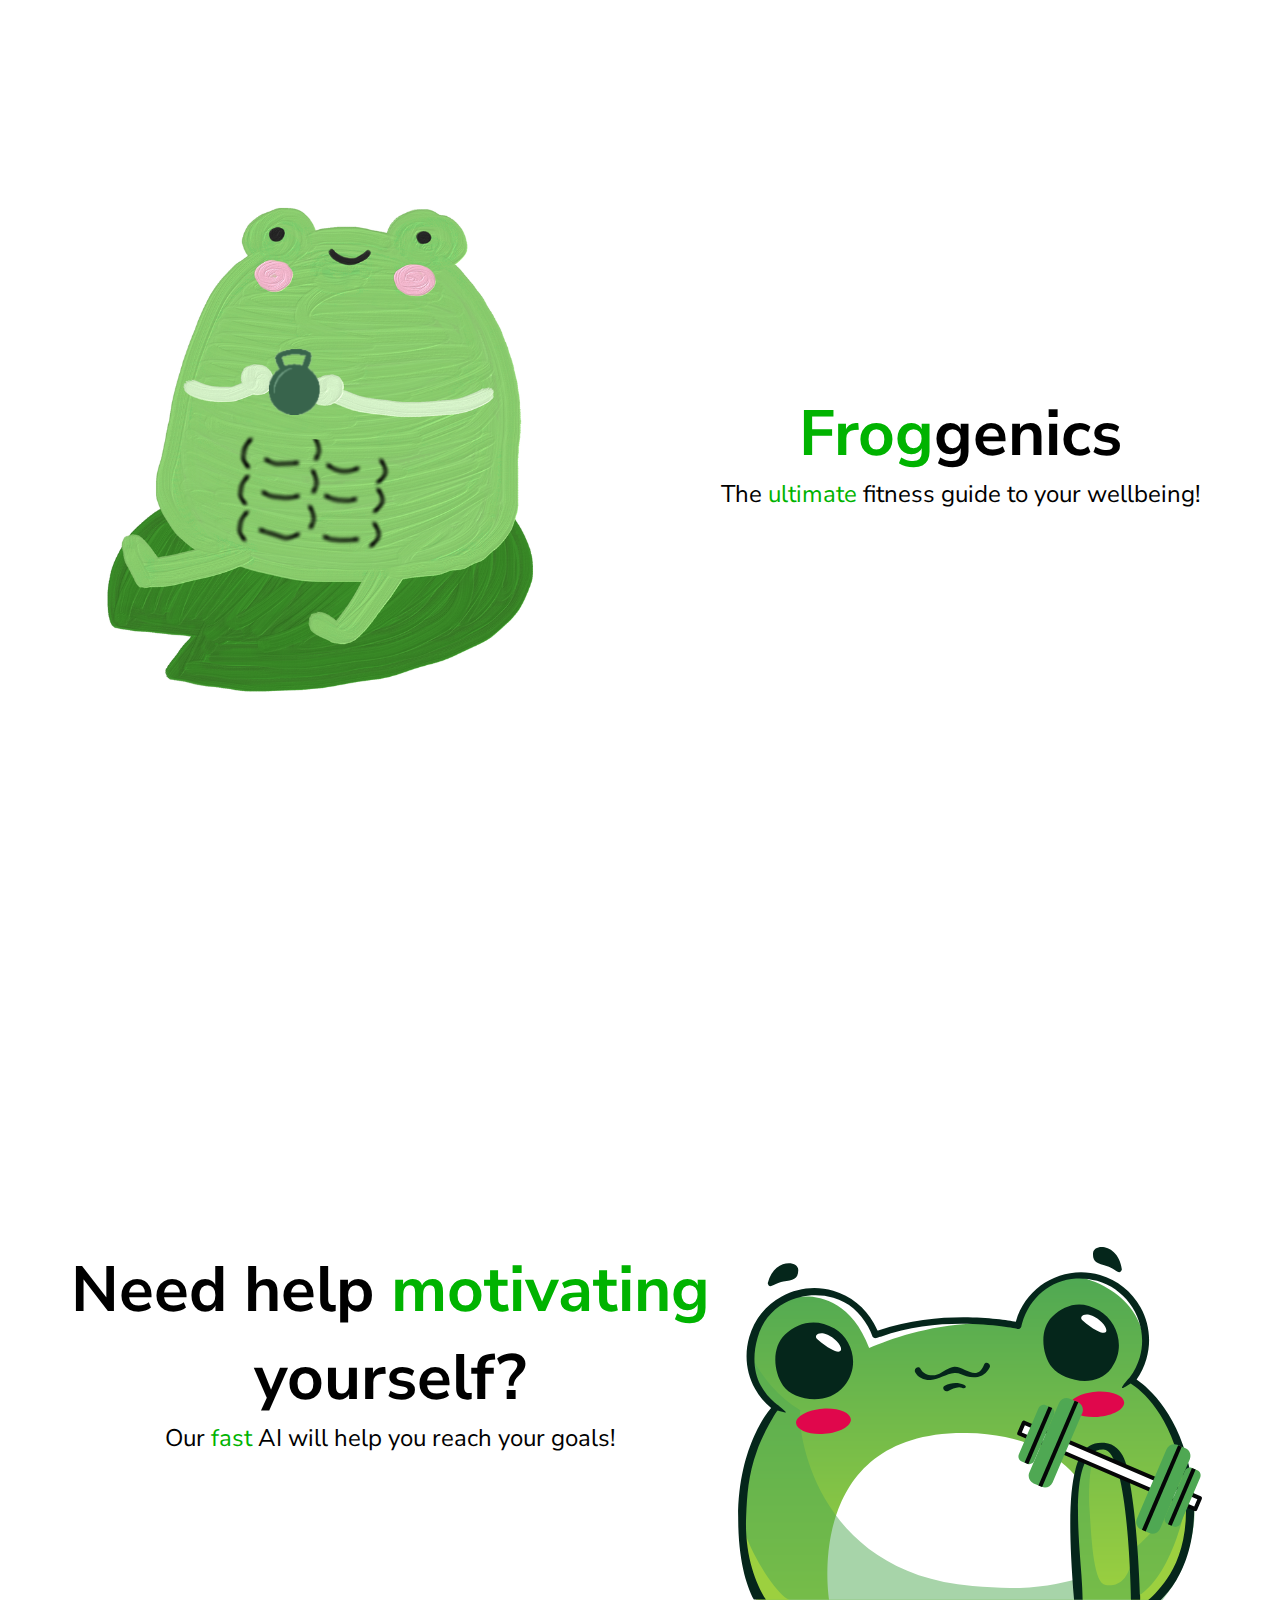
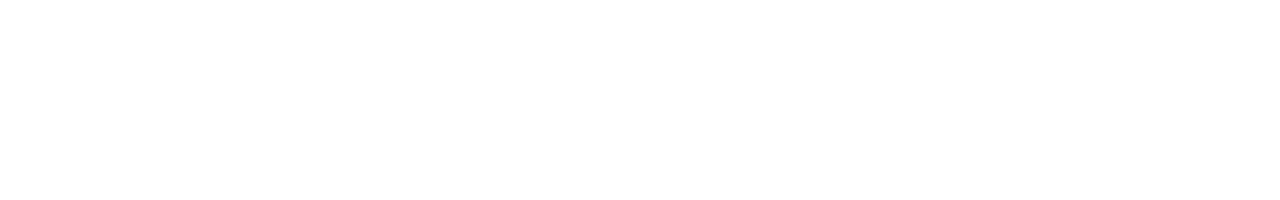
==== templates/index.html @ 003ef922 "v1" ====
<!DOCTYPE html>
<html lang="en">

    <head>
        <meta charset="UTF-8">
        <meta http-equiv="X-UA-Compatible" content="IE=edge">
        <meta name="viewport" content="width=device-width, initial-scale=1.0">
        <title>Froggenics</title>
        <link rel="stylesheet" href="../static/style.css">
        <link rel="icon" href="../static/dumbbell-frogo.png">
    </head>

    <body>
        <section>
            <div class="row">
                <div class="one-of-two">
                    <img class="float" src="../static/logo-froggenics-abs.png" alt="">
                </div>
                <div class="one-of-two">
                    <h1><span class="highlight">Frog</span>genics</h1>
                    <p>The <span class="highlight">ultimate</span> fitness guide to your wellbeing!</p>
                </div>
            </div>
        </section>
        <section>
            <div class="row">
                <div class="one-of-two">
                    <h1>Need help <span class="highlight">motivating</span> yourself?</h1>
                    <p>Our <span class="highlight">fast</span> AI will help you reach your goals!</p>
                </div>
                <img src="../static/dumbbell-frogo.png" alt="">
            </div>
        </section>
    </body>
</html>
---- static/style.css ----
@import url('https://fonts.googleapis.com/css2?family=Nunito+Sans&display=swap');
*{
    margin: 0;
    padding: 0;
font-family: 'Nunito Sans', sans-serif;
}
html, body{
    width: 100%;
    height: 100%;
}
.container{
    width: 100%;
    height: 100%;
    display: flex;
    flex-direction: column;
    justify-content: center;
    align-items: center;
}
.row{
    width: 100%;
    height: 100%;
    display: flex;
    flex-direction: row;
    justify-content: center;
    align-items: center;
}
.one-of-two{
    width: 50%;
    height: 100%;
    display: flex;
    flex-direction: column;
    justify-content: center;
    align-items: center;
}
h1{
    font-size: 4rem;
    text-align: center;
}
.one-of-two p{
    font-size: 1.5rem;
    text-align: center;
}
.highlight{
    /* frog color */
    color: #00b300;
}
.float{
    animation: float 6s ease-in-out infinite;
}
@keyframes float {
    0% {
        transform: translatey(0px);
    }

    50% {
        transform: translatey(-30px);
    }

    100% {
        transform: translatey(0px);
    }
}
section{
    width: 100%;
    height: 100%;
    display: flex;
    flex-direction: column;
    justify-content: center;
    align-items: center;
}
.half-width{
    width: 30%;
}
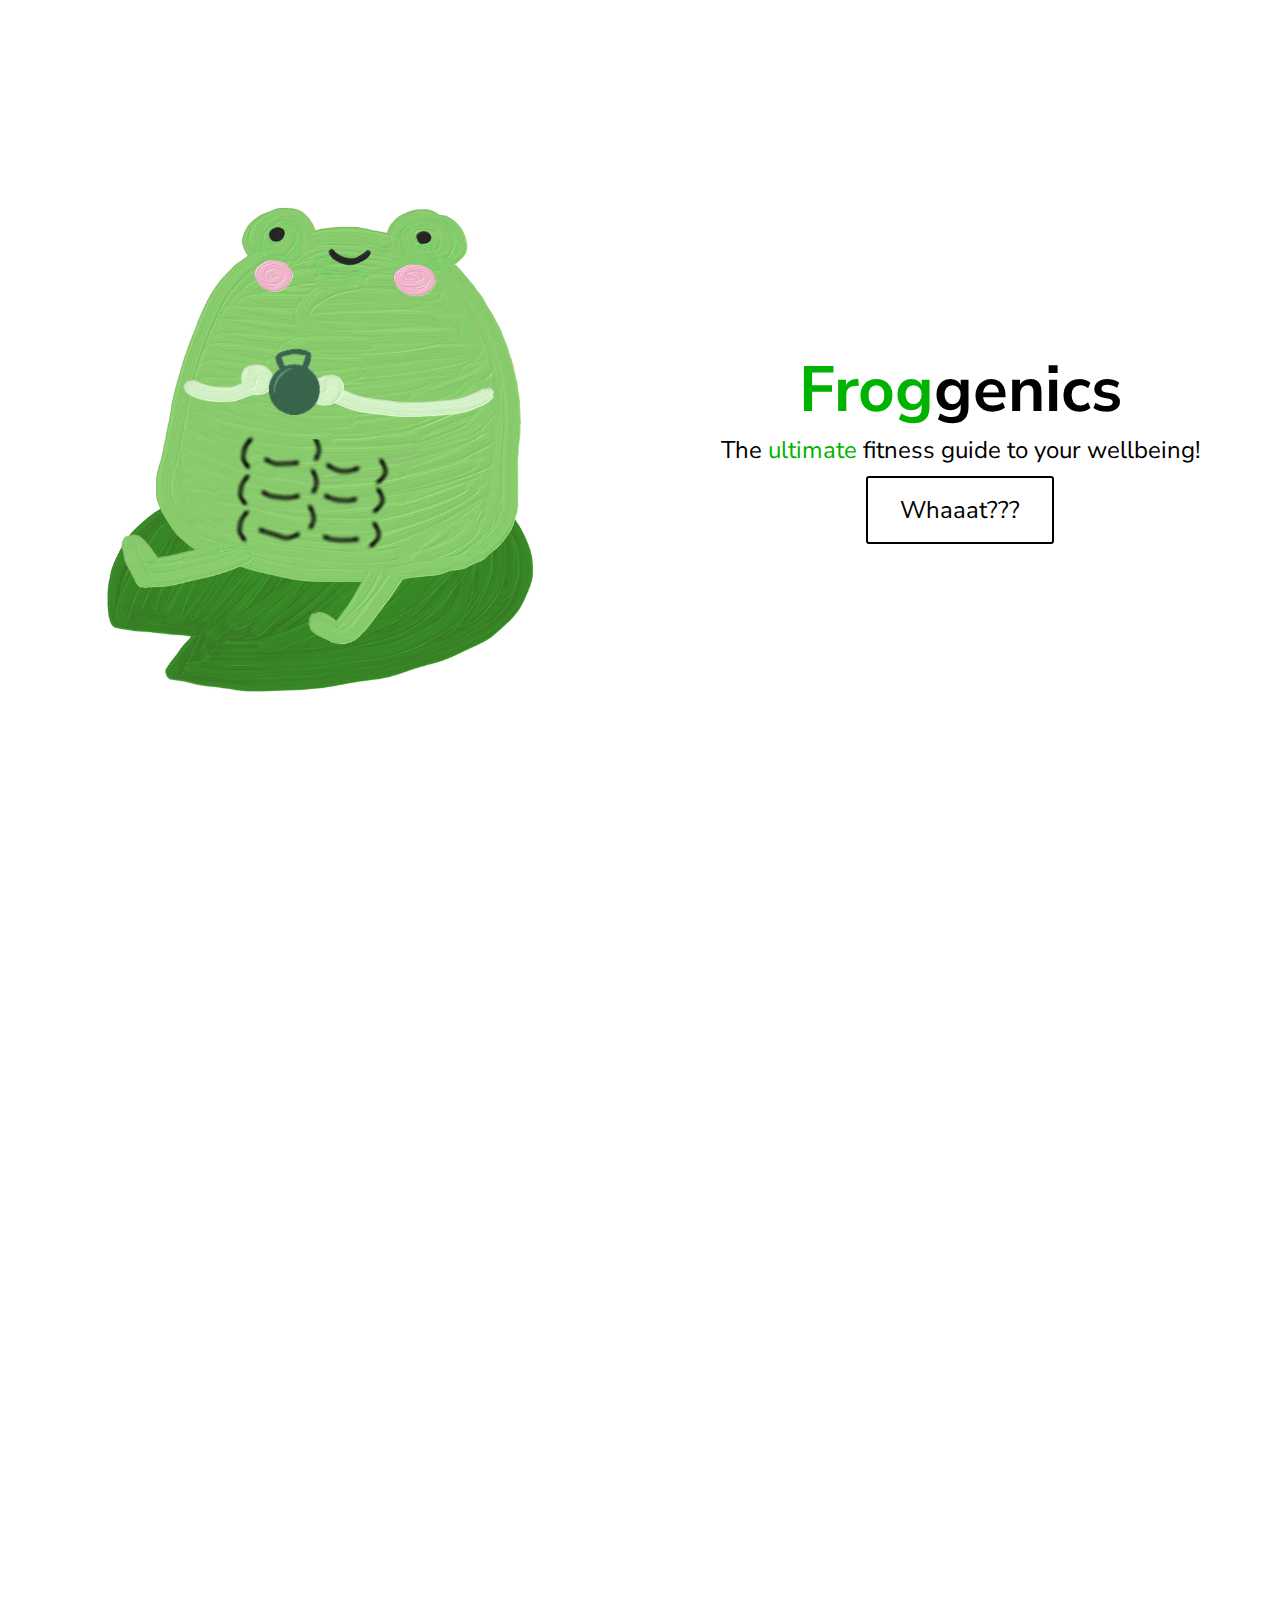
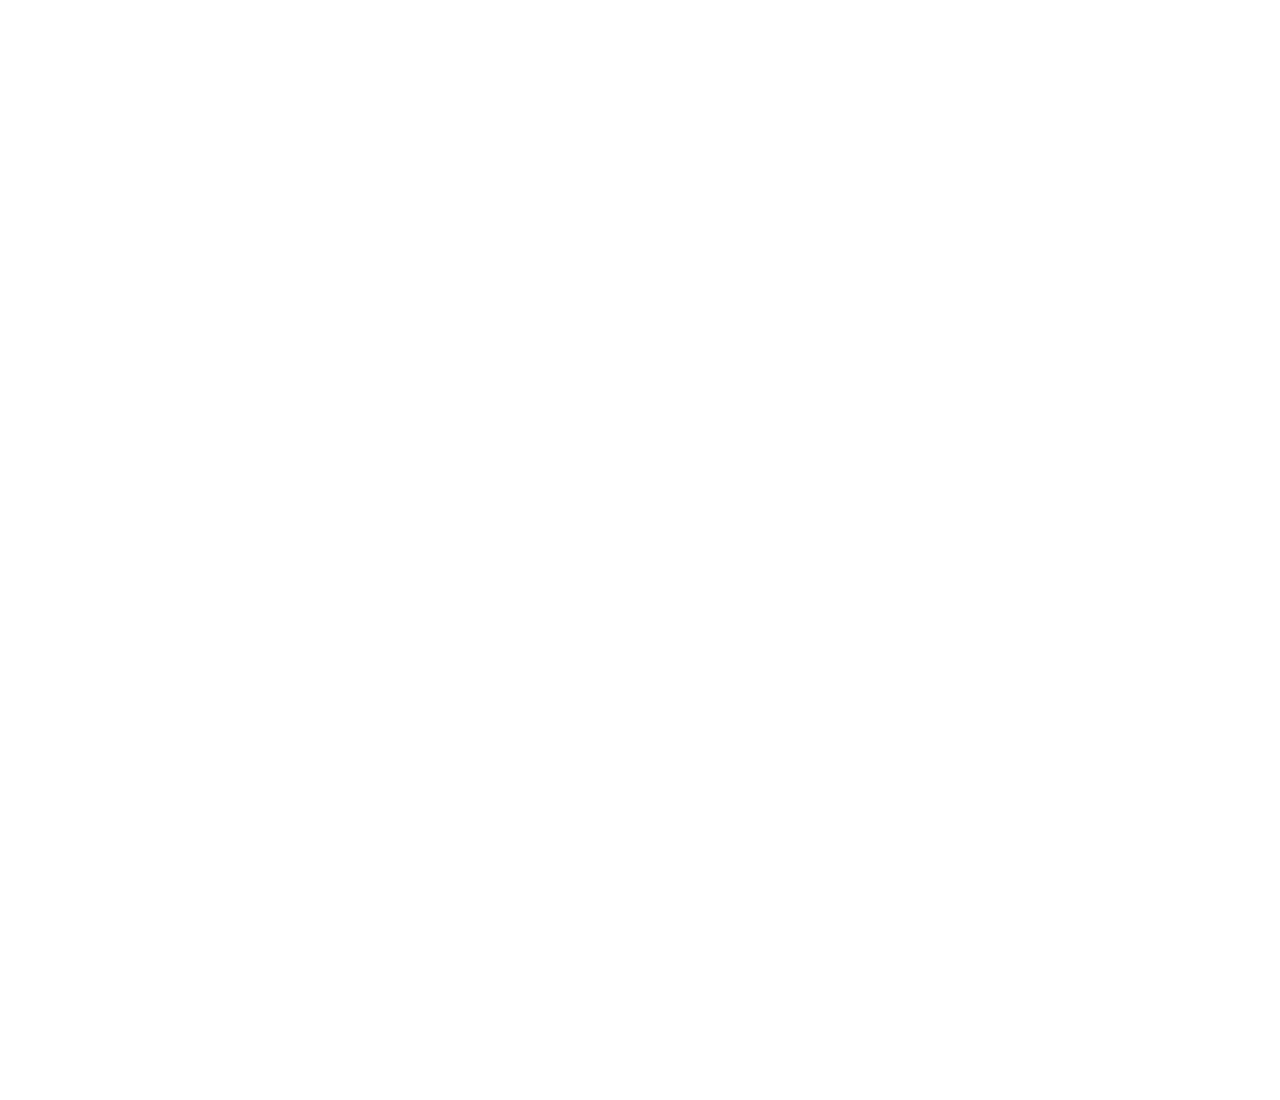
==== commit 12ba719f: "Submitting Version" ====
--- a/templates/index.html
+++ b/templates/index.html
@@ -8,6 +8,7 @@
         <title>Froggenics</title>
         <link rel="stylesheet" href="../static/style.css">
         <link rel="icon" href="../static/dumbbell-frogo.png">
+        <link rel="stylesheet" href="https://unpkg.com/aos@next/dist/aos.css" />
     </head>
 
     <body>
@@ -19,17 +20,42 @@
                 <div class="one-of-two">
                     <h1><span class="highlight">Frog</span>genics</h1>
                     <p>The <span class="highlight">ultimate</span> fitness guide to your wellbeing!</p>
+                    <a href="#learn-more" class="btn">Whaaat???</a>
                 </div>
             </div>
         </section>
-        <section>
+        <section id="learn-more">
             <div class="row">
                 <div class="one-of-two">
-                    <h1>Need help <span class="highlight">motivating</span> yourself?</h1>
-                    <p>Our <span class="highlight">fast</span> AI will help you reach your goals!</p>
+                    <h1 style="font-size: 45px;" data-aos="fade-right" data-aos-duration="1000" data-aos-delay="100">Need help <span class="highlight">motivating</span> yourself?</h1>
+                    <hr data-aos="fade-right" data-aos-duration="1000" data-aos-delay="100" style="width: 75%; margin: 10px;">
+                    <p data-aos="fade-right" data-aos-duration="1000" data-aos-delay="150">Our <span class="highlight">fast</span> AI will help you reach your goals!</p>
+                    <a data-aos="fade-right" data-aos-duration="1000" data-aos-delay="200" style="transform: scale(0.9);" href="#start-now" class="btn">Motivate me!</a>
                 </div>
-                <img src="../static/dumbbell-frogo.png" alt="">
+                <div class="one-of-two" data-aos="zoom-in" data-aos-duration="1000" data-aos-delay="100">
+                    <img src="../static/dumbbell-frogo.png" alt="">
+                </div>
+            </div>
+        </section>
+        <section id="start-now">
+            <div class="row">
+                <div class="one-of-two" data-aos="zoom-in" data-aos-duration="1000" data-aos-delay="100">
+                    <img src="../static/learn-more.png" alt="">
+                </div>
+                <div class="one-of-two">
+                    <h1 style="font-size: 45px;" data-aos="fade-right" data-aos-duration="1000" data-aos-delay="100">Start <span
+                            class="highlight">today</span> and reach your dreams!</h1>
+                    <hr data-aos="fade-right" data-aos-duration="1000" data-aos-delay="100" style="width: 75%; margin: 10px;">
+                    <p data-aos="fade-right" data-aos-duration="1000" data-aos-delay="150">Get accurate <span class="highlight">recommendations</span>
+                        optimized to your goal!</p>
+                    <a data-aos="fade-right" data-aos-duration="1000" data-aos-delay="200" style="transform: scale(0.9);"
+                        href="{{url_for('signup')}}" class="btn">Sign Up</a>
+                </div>
             </div>
         </section>
     </body>
+    <script src="https://unpkg.com/aos@next/dist/aos.js"></script>
+    <script>
+        AOS.init();
+    </script>
 </html>--- a/static/style.css
+++ b/static/style.css
@@ -2,7 +2,8 @@
 *{
     margin: 0;
     padding: 0;
-font-family: 'Nunito Sans', sans-serif;
+    font-family: 'Nunito Sans', sans-serif;
+    scroll-behavior: smooth;
 }
 html, body{
     width: 100%;
@@ -70,4 +71,214 @@
 }
 .half-width{
     width: 30%;
+}
+.btn{
+    background-color: white;
+    color: black;
+    padding: 1rem 2rem;
+    border-radius: 5px;
+    border: black 2px solid;
+    font-size: 1.5rem;
+    cursor: pointer;
+    transition: all 0.3s ease;
+    margin: 10px;
+    text-decoration: none;
+    border-radius: 3px;
+}
+.btn:hover{
+    transition: all 0.3s ease;
+    background-color: #00b300;
+    color: white;
+    border-color: white;
+    box-shadow: 0 0 10px white;
+}
+form{
+    width: 25%;
+    height: 80%;
+    border: 2px solid black;
+    display: flex;
+    flex-direction: column;
+    justify-content: center;
+    align-items: center;
+    padding: 1.2rem;
+    border-radius: 5px;
+}
+form input{
+    width: 100%;
+    margin: 10px 0;
+    padding: 0.5rem;
+    font-size: 1.5rem;
+    border: 2px solid black;
+    border-top: 0px;
+    outline: none;
+    border-left: 0px;
+    border-right: 0px;
+    transition: 0.45s;
+}
+form input:focus{
+    transition: 0.1s;
+    border-bottom: 0px solid #00b300;
+    box-shadow: 5px 5px 5px #00b300;
+    transform: scale(1.01);
+}
+.form-button{
+    background-color: #00b300;
+    color: white;
+    border-color: white;
+}
+.left-column{
+    width:30%;
+    height: 100%;
+    padding: 15px;
+    display: flex;
+    flex-direction: column;
+    justify-content: center;
+    align-items: center;
+}
+.right-column{
+    width: 70%;
+    height: 100%;
+    padding: 15px;
+    display: flex;
+    flex-direction: column;
+    justify-content: center;
+    align-items: center;
+    border-left: #00b300 2px solid;
+    /* shadow to the left */
+    box-shadow: -5px 0px 5px #00b300;
+}
+.column-row{
+    width: 100%;
+    display: flex;
+    flex-direction: row;
+    justify-content: center;
+    align-items: center;
+}
+.column-card{
+    width: 100%;
+    height: 100%;
+    display: flex;
+    flex-direction: column;
+    justify-content: center;
+    align-items: center;
+    padding: 15px;
+    border: #00b300 2px solid;
+    border-radius: 5px;
+    margin: 10px;
+    transition: 0.45s;
+    text-align: center;
+}
+.column-card:hover{
+        box-shadow: 5px 5px 5px #00b300;
+        transition: 0.45s;
+        transform: translate(-5px, 5px);
+}
+.column-card img{
+    width: 50%;
+    object-fit: cover;
+    border-radius: 5px;
+    border: 1px solid black;
+}
+* {
+    box-sizing: border-box
+}
+
+/* Slideshow container */
+.slideshow-container {
+    max-width: 1000px;
+    position: relative;
+    margin: auto;
+    text-align: center;
+}
+
+/* Hide the images by default */
+.mySlides {
+    display: none;
+}
+
+/* Next & previous buttons */
+.prev,
+.next {
+    cursor: pointer;
+    position: absolute;
+    top: 50%;
+    width: auto;
+    margin-top: -22px;
+    padding: 16px;
+    color: black;
+    font-weight: bold;
+    font-size: 18px;
+    transition: 0.6s ease;
+    border-radius: 0 3px 3px 0;
+    user-select: none;
+}
+
+/* Position the "next button" to the right */
+.next {
+    right: 0;
+    border-radius: 3px;
+}
+.prev{
+    left: 0;
+    border-radius: 3px;
+}
+/* On hover, add a black background color with a little bit see-through */
+.prev:hover,
+.next:hover {
+    background-color: rgba(0, 0, 0, 0.8);
+    color: white;
+}
+
+/* Caption text */
+.text {
+    color: #00b300;
+    font-size: 15px;
+    padding: 8px 12px;
+    position: absolute;
+    bottom: 8px;
+    width: 100%;
+    text-align: center;
+}
+
+/* Number text (1/3 etc) */
+.numbertext {
+    color: black;
+    font-size: 12px;
+    padding: 8px 12px;
+    position: absolute;
+    top: 0;
+    width: 100%;
+}
+
+/* The dots/bullets/indicators */
+.dot {
+    cursor: pointer;
+    height: 15px;
+    width: 15px;
+    margin: 0 2px;
+    background-color: #bbb;
+    border-radius: 50%;
+    display: inline-block;
+    transition: background-color 0.6s ease;
+}
+
+.active,
+.dot:hover {
+    background-color: #717171;
+}
+
+/* Fading animation */
+.fade {
+    animation-name: fade;
+    animation-duration: 1.5s;
+}
+
+@keyframes fade {
+    from {
+        opacity: .4
+    }
+
+    to {
+        opacity: 1
+    }
 }